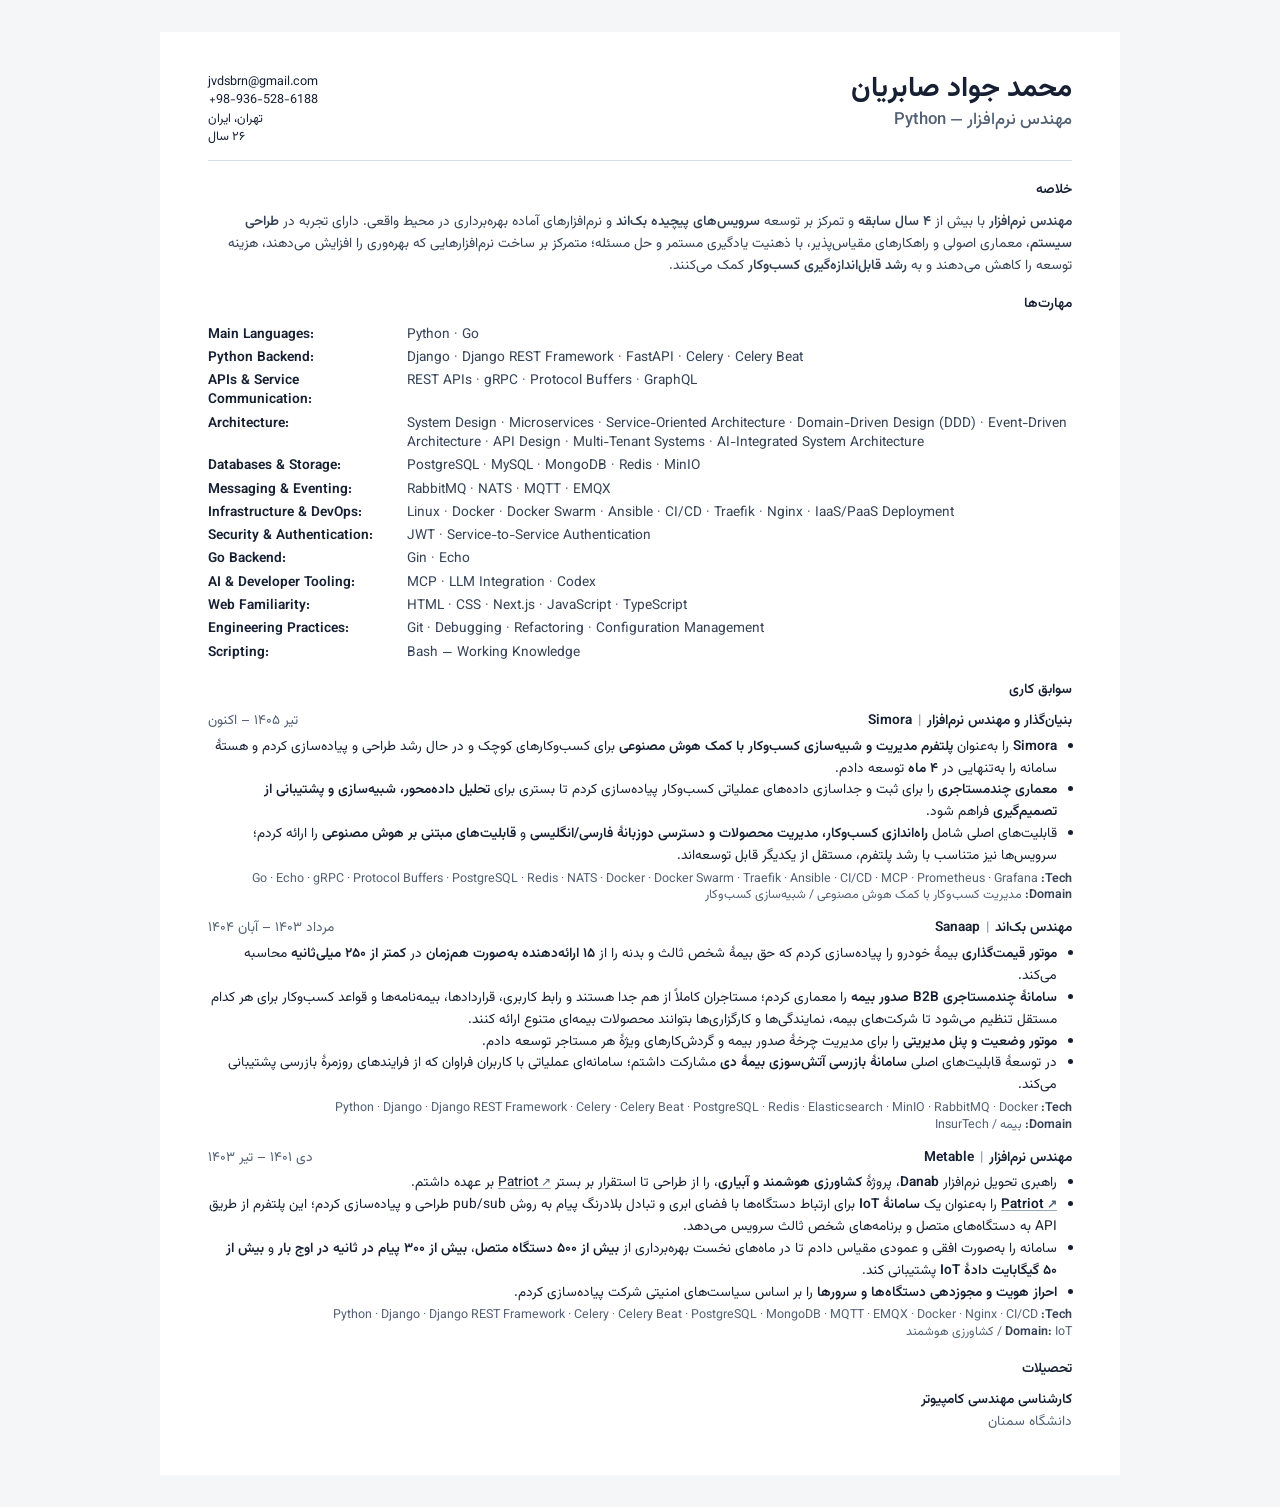
==== docs/resume-python-fa.html @ d28bfbec "first commit" ====
<!doctype html>
<html lang="fa" dir="rtl">
<head>
  <meta charset="utf-8">
  <meta name="viewport" content="width=device-width, initial-scale=1">
  <title>مهندس نرم‌افزار — Python</title>
  <link rel="stylesheet" href="../../styles/base.css">
  <link rel="stylesheet" href="../../styles/resume.css">
  <link rel="stylesheet" href="../../styles/fa.css">
  <link rel="stylesheet" href="../../styles/print.css">
</head>
<body>
  <main class="resume">
    <header class="resume-header">
  <div class="resume-header__identity">
    <h1 class="name">محمد جواد صابریان</h1>
    <p class="role">مهندس نرم‌افزار — Python</p>
  </div>
  <address class="resume-header__contact">
    <a href="mailto:jvdsbrn@gmail.com" dir="ltr">jvdsbrn@gmail.com</a>
    <a href="tel:+98-936-528-6188" dir="ltr">+98-936-528-6188</a>
    <span>تهران، ایران</span>
    <span>۲۶ سال</span>
  </address>
</header>
    <section class="summary" aria-labelledby="summary-heading">
  <h2 id="summary-heading">خلاصه</h2>
  <p><strong>مهندس نرم‌افزار</strong> با بیش از <strong>۴ سال سابقه</strong> و تمرکز بر توسعه <strong>سرویس‌های پیچیده بک‌اند</strong> و نرم‌افزارهای آماده بهره‌برداری در محیط واقعی. دارای تجربه در <strong>طراحی سیستم</strong>، معماری اصولی و راهکارهای مقیاس‌پذیر، با ذهنیت یادگیری مستمر و حل مسئله؛ متمرکز بر ساخت نرم‌افزارهایی که بهره‌وری را افزایش می‌دهند، هزینه توسعه را کاهش می‌دهند و به <strong>رشد قابل‌اندازه‌گیری کسب‌وکار</strong> کمک می‌کنند.</p>
</section>
    <section class="skills" aria-labelledby="skills-heading">
  <h2 id="skills-heading">مهارت‌ها</h2>
  <dl class="skills-list">
    
    <div class="skill-row" dir="ltr">
      <dt>Main Languages</dt>
      <dd><bdi dir="ltr">Python · Go</bdi></dd>
    </div>
    
    <div class="skill-row" dir="ltr">
      <dt>Python Backend</dt>
      <dd><bdi dir="ltr">Django · Django REST Framework · FastAPI · Celery · Celery Beat</bdi></dd>
    </div>
    
    <div class="skill-row" dir="ltr">
      <dt>APIs &amp; Service Communication</dt>
      <dd><bdi dir="ltr">REST APIs · gRPC · Protocol Buffers · GraphQL</bdi></dd>
    </div>
    
    <div class="skill-row" dir="ltr">
      <dt>Architecture</dt>
      <dd><bdi dir="ltr">System Design · Microservices · Service-Oriented Architecture · Domain-Driven Design (DDD) · Event-Driven Architecture · API Design · Multi-Tenant Systems · AI-Integrated System Architecture</bdi></dd>
    </div>
    
    <div class="skill-row" dir="ltr">
      <dt>Databases &amp; Storage</dt>
      <dd><bdi dir="ltr">PostgreSQL · MySQL · MongoDB · Redis · MinIO</bdi></dd>
    </div>
    
    <div class="skill-row" dir="ltr">
      <dt>Messaging &amp; Eventing</dt>
      <dd><bdi dir="ltr">RabbitMQ · NATS · MQTT · EMQX</bdi></dd>
    </div>
    
    <div class="skill-row" dir="ltr">
      <dt>Infrastructure &amp; DevOps</dt>
      <dd><bdi dir="ltr">Linux · Docker · Docker Swarm · Ansible · CI/CD · Traefik · Nginx · IaaS/PaaS Deployment</bdi></dd>
    </div>
    
    <div class="skill-row" dir="ltr">
      <dt>Security &amp; Authentication</dt>
      <dd><bdi dir="ltr">JWT · Service-to-Service Authentication</bdi></dd>
    </div>
    
    <div class="skill-row" dir="ltr">
      <dt>Go Backend</dt>
      <dd><bdi dir="ltr">Gin · Echo</bdi></dd>
    </div>
    
    <div class="skill-row" dir="ltr">
      <dt>AI &amp; Developer Tooling</dt>
      <dd><bdi dir="ltr">MCP · LLM Integration · Codex</bdi></dd>
    </div>
    
    <div class="skill-row" dir="ltr">
      <dt>Web Familiarity</dt>
      <dd><bdi dir="ltr">HTML · CSS · Next.js · JavaScript · TypeScript</bdi></dd>
    </div>
    
    <div class="skill-row" dir="ltr">
      <dt>Engineering Practices</dt>
      <dd><bdi dir="ltr">Git · Debugging · Refactoring · Configuration Management</bdi></dd>
    </div>
    
    <div class="skill-row" dir="ltr">
      <dt>Scripting</dt>
      <dd><bdi dir="ltr">Bash — Working Knowledge</bdi></dd>
    </div>
    
  </dl>
</section>
    
<section class="experience" aria-labelledby="experience-heading">
  <h2 id="experience-heading">سوابق کاری</h2>
  
  <article class="experience-item">
    <header class="experience-item__heading">
      <h3>بنیان‌گذار و مهندس نرم‌افزار <span class="experience-item__separator">|</span> Simora</h3>
      <time>تیر ۱۴۰۵ – اکنون</time>
    </header>
    <ul><li><strong>Simora</strong> را به‌عنوان <strong>پلتفرم مدیریت و شبیه‌سازی کسب‌وکار با کمک هوش مصنوعی</strong> برای کسب‌وکارهای کوچک و در حال رشد طراحی و پیاده‌سازی کردم و هستهٔ سامانه را به‌تنهایی در <strong>۴ ماه</strong> توسعه دادم.</li><li><strong>معماری چندمستاجری</strong> را برای ثبت و جداسازی داده‌های عملیاتی کسب‌وکار پیاده‌سازی کردم تا بستری برای <strong>تحلیل داده‌محور، شبیه‌سازی و پشتیبانی از تصمیم‌گیری</strong> فراهم شود.</li><li>قابلیت‌های اصلی شامل <strong>راه‌اندازی کسب‌وکار، مدیریت محصولات و دسترسی دوزبانهٔ فارسی/انگلیسی</strong> و <strong>قابلیت‌های مبتنی بر هوش مصنوعی</strong> را ارائه کردم؛ سرویس‌ها نیز متناسب با رشد پلتفرم، مستقل از یکدیگر قابل توسعه‌اند.</li></ul>
    <p class="experience-item__meta"><span class="experience-item__label">Tech:</span> <bdi dir="ltr">Go · Echo · gRPC · Protocol Buffers · PostgreSQL · Redis · NATS · Docker · Docker Swarm · Traefik · Ansible · CI/CD · MCP · Prometheus · Grafana</bdi></p>
    <p class="experience-item__meta"><span class="experience-item__label">Domain:</span> مدیریت کسب‌وکار با کمک هوش مصنوعی / شبیه‌سازی کسب‌وکار</p>
  </article>
  
  <article class="experience-item">
    <header class="experience-item__heading">
      <h3>مهندس بک‌اند <span class="experience-item__separator">|</span> Sanaap</h3>
      <time>مرداد ۱۴۰۳ – آبان ۱۴۰۴</time>
    </header>
    <ul><li><strong>موتور قیمت‌گذاری</strong> بیمهٔ خودرو را پیاده‌سازی کردم که حق بیمهٔ شخص ثالث و بدنه را از <strong>۱۵ ارائه‌دهنده به‌صورت هم‌زمان</strong> در <strong>کمتر از ۲۵۰ میلی‌ثانیه</strong> محاسبه می‌کند.</li><li><strong>سامانهٔ چندمستاجری B2B صدور بیمه</strong> را معماری کردم؛ مستاجران کاملاً از هم جدا هستند و رابط کاربری، قراردادها، بیمه‌نامه‌ها و قواعد کسب‌وکار برای هر کدام مستقل تنظیم می‌شود تا شرکت‌های بیمه، نمایندگی‌ها و کارگزاری‌ها بتوانند محصولات بیمه‌ای متنوع ارائه کنند.</li><li><strong>موتور وضعیت و پنل مدیریتی</strong> را برای مدیریت چرخهٔ صدور بیمه و گردش‌کارهای ویژهٔ هر مستاجر توسعه دادم.</li><li>در توسعهٔ قابلیت‌های اصلی <strong>سامانهٔ بازرسی آتش‌سوزی بیمهٔ دی</strong> مشارکت داشتم؛ سامانه‌ای عملیاتی با کاربران فراوان که از فرایندهای روزمرهٔ بازرسی پشتیبانی می‌کند.</li></ul>
    <p class="experience-item__meta"><span class="experience-item__label">Tech:</span> <bdi dir="ltr">Python · Django · Django REST Framework · Celery · Celery Beat · PostgreSQL · Redis · Elasticsearch · MinIO · RabbitMQ · Docker</bdi></p>
    <p class="experience-item__meta"><span class="experience-item__label">Domain:</span> بیمه / InsurTech</p>
  </article>
  
  <article class="experience-item">
    <header class="experience-item__heading">
      <h3>مهندس نرم‌افزار <span class="experience-item__separator">|</span> Metable</h3>
      <time>دی ۱۴۰۱ – تیر ۱۴۰۳</time>
    </header>
    <ul><li>راهبری تحویل نرم‌افزار <strong>Danab</strong>، پروژهٔ <strong>کشاورزی هوشمند و آبیاری</strong>، را از طراحی تا استقرار بر بستر <a class="project-link" href="https://patriiot.metable.ir/" target="_blank" rel="noopener noreferrer" dir="ltr">Patriot<span class="project-link__icon" aria-hidden="true"> ↗</span></a> بر عهده داشتم.</li><li><strong><a class="project-link" href="https://patriiot.metable.ir/" target="_blank" rel="noopener noreferrer" dir="ltr">Patriot<span class="project-link__icon" aria-hidden="true"> ↗</span></a></strong> را به‌عنوان یک <strong>سامانهٔ IoT</strong> برای ارتباط دستگاه‌ها با فضای ابری و تبادل بلادرنگ پیام به روش pub/sub طراحی و پیاده‌سازی کردم؛ این پلتفرم از طریق API به دستگاه‌های متصل و برنامه‌های شخص ثالث سرویس می‌دهد.</li><li>سامانه را به‌صورت افقی و عمودی مقیاس دادم تا در ماه‌های نخست بهره‌برداری از <strong>بیش از ۵۰۰ دستگاه متصل</strong>، <strong>بیش از ۳۰۰ پیام در ثانیه در اوج بار</strong> و <strong>بیش از ۵۰ گیگابایت دادهٔ IoT</strong> پشتیبانی کند.</li><li><strong>احراز هویت و مجوزدهی دستگاه‌ها و سرورها</strong> را بر اساس سیاست‌های امنیتی شرکت پیاده‌سازی کردم.</li></ul>
    <p class="experience-item__meta"><span class="experience-item__label">Tech:</span> <bdi dir="ltr">Python · Django · Django REST Framework · Celery · Celery Beat · PostgreSQL · MongoDB · MQTT · EMQX · Docker · Nginx · CI/CD</bdi></p>
    <p class="experience-item__meta"><span class="experience-item__label">Domain:</span> IoT / کشاورزی هوشمند</p>
  </article>
  
</section>

    
<section class="education" aria-labelledby="education-heading">
  <h2 id="education-heading">تحصیلات</h2>
  <article class="education-item">
    <h3>کارشناسی مهندسی کامپیوتر</h3>
    <p>دانشگاه سمنان</p>
  </article>
</section>

  </main>
</body>
</html>
---- styles/base.css ----
:root {
  color: #172033;
  background: #f4f6f8;
}

* {
  box-sizing: border-box;
}

body {
  margin: 0;
  font-weight: 400;
}
---- styles/resume.css ----
.resume {
  width: calc(100% - 48px);
  max-width: 960px;
  margin: 32px auto;
  padding: 42px 48px;
  background: #ffffff;
}

.resume-header {
  display: grid;
  grid-template-columns: minmax(0, 1fr) auto;
  align-items: start;
  gap: 4mm;
  border-bottom: 1px solid #d8dee8;
  margin-bottom: 5mm;
  padding-bottom: 3.5mm;
}

.resume-header__identity {
  min-width: 0;
}

.resume-header__contact {
  display: flex;
  flex-direction: column;
  gap: 0.4mm;
  font-size: 0.92em;
  font-style: normal;
  line-height: 1.35;
  text-align: end;
}

.resume-header__contact a {
  color: inherit;
  text-decoration: none;
}

.resume-header__contact a:hover {
  text-decoration: underline;
}

.name {
  margin: 0 0 1.5mm;
  color: #172033;
  font-size: 21pt;
  font-weight: 700;
  line-height: 1.1;
}

.role {
  margin: 0;
  color: #536174;
  font-size: 12.5pt;
  font-weight: 500;
  line-height: 1.3;
}

h1,
h2,
p {
  margin-top: 0;
}

h1 {
  margin-bottom: 0;
  font-size: 1.7em;
  font-weight: 600;
}

h2 {
  margin-bottom: 2.5mm;
  font-size: 10.25pt;
  font-weight: 600;
  text-transform: uppercase;
  letter-spacing: 0.035em;
}

.summary p {
  margin-bottom: 0;
  color: #354256;
}

strong {
  font-weight: 600;
}

.skills {
  margin-top: 4.5mm;
}

.skills-list {
  margin: 0;
}

.skill-row {
  display: grid;
  grid-template-columns: minmax(150px, 190px) minmax(0, 1fr);
  align-items: baseline;
  column-gap: 2.5mm;
  margin-bottom: 1.1mm;
  line-height: 1.4;
  text-align: left;
}

.skill-row dt {
  flex: 0 0 auto;
  font-weight: 600;
}

.skill-row dt::after {
  content: ":";
}

.skill-row dd {
  margin: 0;
  color: #354256;
}

.skill-row--secondary {
  margin-top: 1mm;
  color: #536174;
  font-size: 0.92em;
}

.experience,
.education {
  margin-top: 4.5mm;
}

.experience-item,
.education-item {
  break-inside: avoid;
}

.experience-item + .experience-item {
  margin-top: 3.5mm;
}

.experience-item__heading,
.education-item header {
  display: flex;
  justify-content: space-between;
  flex-wrap: wrap;
  gap: 5mm;
}

.experience-item h3,
.education-item h3 {
  margin: 0;
  font-size: inherit;
  font-weight: 600;
}

.experience-item time,
.education-item time {
  flex: 0 0 auto;
  color: #536174;
}

.experience-item__separator {
  color: #8b96a5;
  padding-inline: 0.5mm;
}

.education-item p,
.experience-item__meta {
  margin: 0;
  color: #536174;
}

.experience-item ul {
  margin: 1mm 0;
  padding-inline-start: 4mm;
}

.experience-item__meta {
  font-size: 0.91em;
  line-height: 1.35;
  overflow-wrap: anywhere;
}

.experience-item__label {
  color: #354256;
  font-weight: 600;
}

.experience-item__meta bdi {
  unicode-bidi: isolate;
}

.project-link {
  color: inherit;
  text-decoration: underline;
  text-decoration-color: #9aa7b6;
  text-underline-offset: 0.12em;
}

.project-link__icon {
  color: #536174;
  font-size: 0.85em;
}

a:focus-visible {
  outline: 2px solid #536174;
  outline-offset: 2px;
}

@media (max-width: 768px) {
  .resume {
    width: 100%;
    max-width: none;
    margin: 0;
    padding: 28px 24px;
  }

  .skill-row {
    grid-template-columns: 1fr;
    row-gap: 1.5mm;
    margin-bottom: 3mm;
  }

  .experience-item__heading,
  .education-item header {
    gap: 3mm;
  }

  .resume-header {
    grid-template-columns: 1fr;
  }

  .resume-header__contact {
    text-align: start;
  }
}

@media (max-width: 480px) {
  .resume {
    padding: 16px;
  }

  .resume-header {
    margin-bottom: 4mm;
  }

  .resume {
    overflow-wrap: anywhere;
  }
}
---- styles/fa.css ----
@font-face {
  font-family: "Vazirmatn";
  src: url("../assets/fonts/vazirmatn/Vazirmatn%5Bwght%5D.ttf") format("truetype");
  font-style: normal;
  font-weight: 400 700;
  font-display: block;
}

html[lang="fa"] {
  font-family: "Vazirmatn", Tahoma, sans-serif;
  font-size: 10.25pt;
  line-height: 1.6;
}

html[dir="rtl"] .resume {
  text-align: right;
}

html[dir="rtl"] h2 {
  letter-spacing: 0;
}
---- styles/print.css ----
@page {
  size: 210mm 305mm;
  margin: 9mm 10mm;
}

@media print {
  :root {
    background: #ffffff;
  }

  .resume {
    width: 190mm;
    max-width: none;
    min-height: 287mm;
    margin: 0;
    padding: 0;
  }

  .skill-row {
    display: flex;
    align-items: baseline;
  }

  .skill-row dt {
    flex: 0 0 31mm;
    margin-right: 2.5mm;
  }

  .skill-row dd {
    flex: 1 1 auto;
  }
}
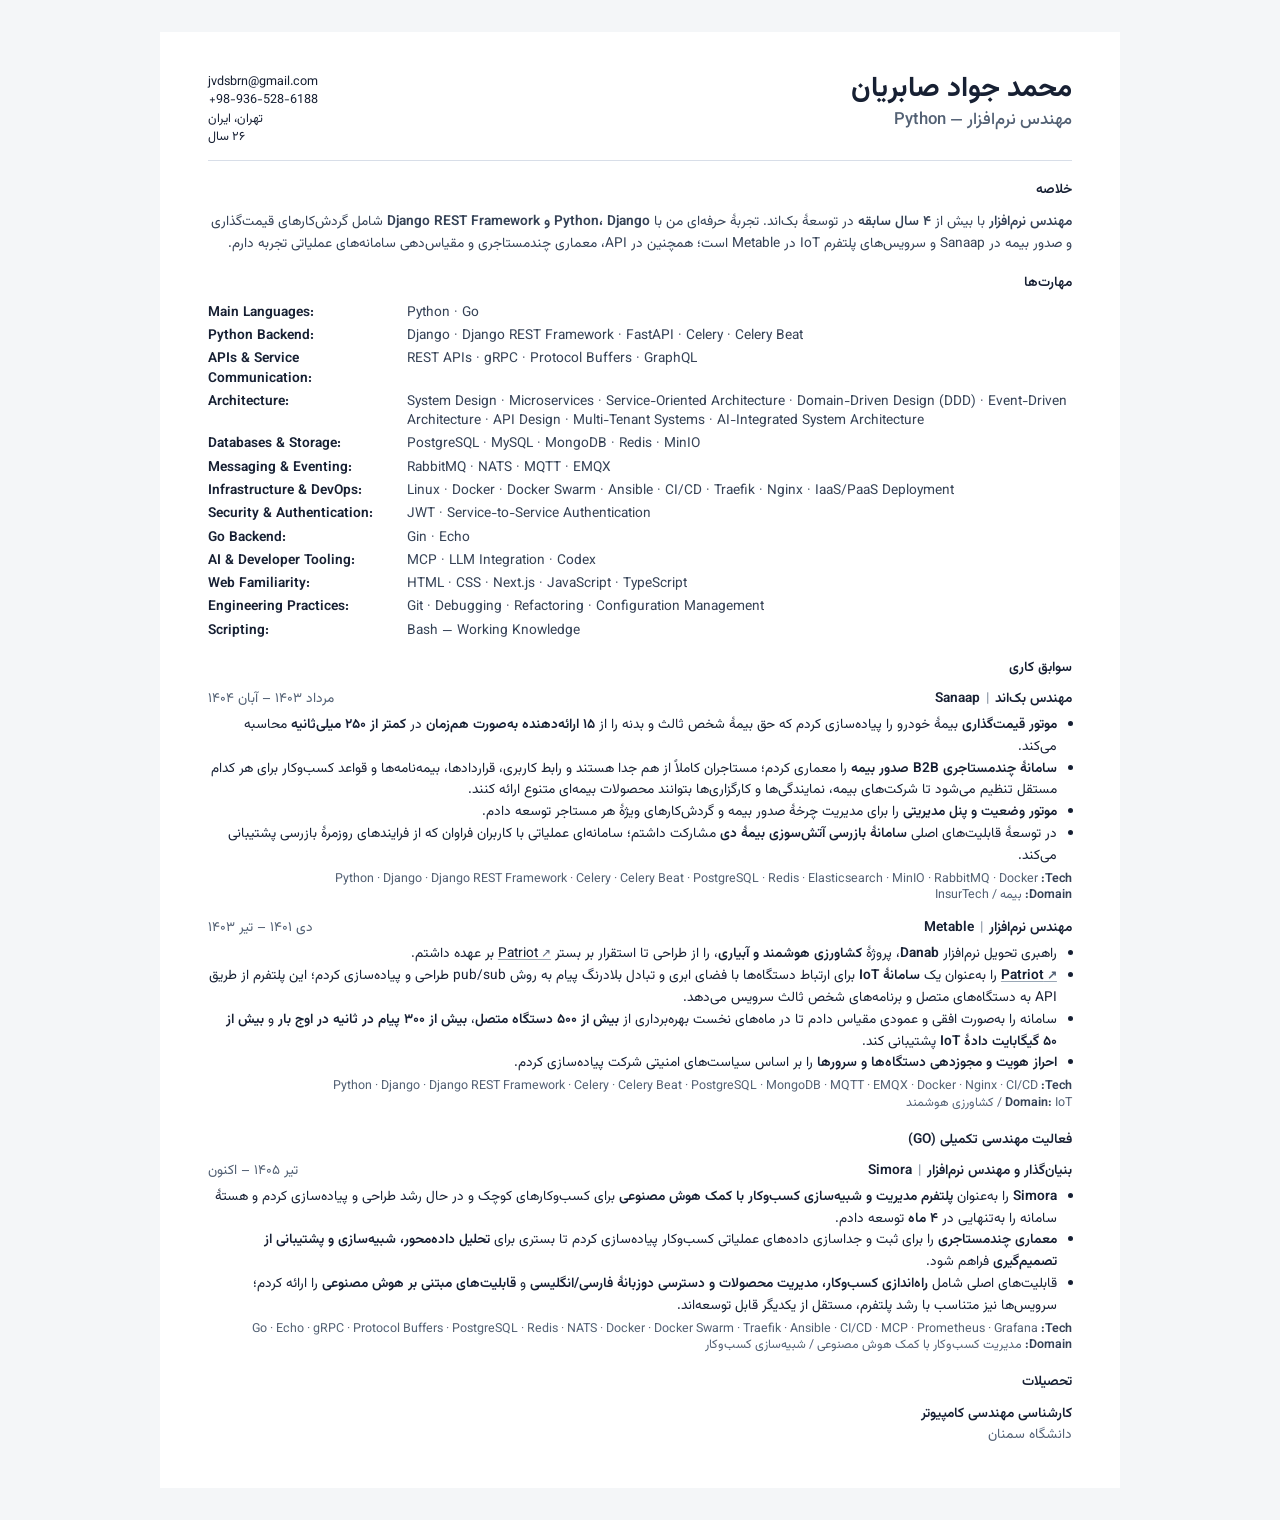
==== commit 0053926f: "fix py resume" ====
--- a/docs/resume-python-fa.html
+++ b/docs/resume-python-fa.html
@@ -25,83 +25,112 @@
 </header>
     <section class="summary" aria-labelledby="summary-heading">
   <h2 id="summary-heading">خلاصه</h2>
-  <p><strong>مهندس نرم‌افزار</strong> با بیش از <strong>۴ سال سابقه</strong> و تمرکز بر توسعه <strong>سرویس‌های پیچیده بک‌اند</strong> و نرم‌افزارهای آماده بهره‌برداری در محیط واقعی. دارای تجربه در <strong>طراحی سیستم</strong>، معماری اصولی و راهکارهای مقیاس‌پذیر، با ذهنیت یادگیری مستمر و حل مسئله؛ متمرکز بر ساخت نرم‌افزارهایی که بهره‌وری را افزایش می‌دهند، هزینه توسعه را کاهش می‌دهند و به <strong>رشد قابل‌اندازه‌گیری کسب‌وکار</strong> کمک می‌کنند.</p>
+  <p><strong>مهندس نرم‌افزار</strong> با بیش از <strong>۴ سال سابقه</strong> در توسعهٔ بک‌اند. تجربهٔ حرفه‌ای من با <strong>Python، Django و Django REST Framework</strong> شامل گردش‌کارهای قیمت‌گذاری و صدور بیمه در Sanaap و سرویس‌های پلتفرم IoT در Metable است؛ همچنین در API، معماری چندمستاجری و مقیاس‌دهی سامانه‌های عملیاتی تجربه دارم.</p>
 </section>
     <section class="skills" aria-labelledby="skills-heading">
   <h2 id="skills-heading">مهارت‌ها</h2>
   <dl class="skills-list">
-    
+
     <div class="skill-row" dir="ltr">
       <dt>Main Languages</dt>
       <dd><bdi dir="ltr">Python · Go</bdi></dd>
     </div>
-    
+
     <div class="skill-row" dir="ltr">
       <dt>Python Backend</dt>
       <dd><bdi dir="ltr">Django · Django REST Framework · FastAPI · Celery · Celery Beat</bdi></dd>
     </div>
-    
+
     <div class="skill-row" dir="ltr">
       <dt>APIs &amp; Service Communication</dt>
       <dd><bdi dir="ltr">REST APIs · gRPC · Protocol Buffers · GraphQL</bdi></dd>
     </div>
-    
+
     <div class="skill-row" dir="ltr">
       <dt>Architecture</dt>
       <dd><bdi dir="ltr">System Design · Microservices · Service-Oriented Architecture · Domain-Driven Design (DDD) · Event-Driven Architecture · API Design · Multi-Tenant Systems · AI-Integrated System Architecture</bdi></dd>
     </div>
-    
+
     <div class="skill-row" dir="ltr">
       <dt>Databases &amp; Storage</dt>
       <dd><bdi dir="ltr">PostgreSQL · MySQL · MongoDB · Redis · MinIO</bdi></dd>
     </div>
-    
+
     <div class="skill-row" dir="ltr">
       <dt>Messaging &amp; Eventing</dt>
       <dd><bdi dir="ltr">RabbitMQ · NATS · MQTT · EMQX</bdi></dd>
     </div>
-    
+
     <div class="skill-row" dir="ltr">
       <dt>Infrastructure &amp; DevOps</dt>
       <dd><bdi dir="ltr">Linux · Docker · Docker Swarm · Ansible · CI/CD · Traefik · Nginx · IaaS/PaaS Deployment</bdi></dd>
     </div>
-    
+
     <div class="skill-row" dir="ltr">
       <dt>Security &amp; Authentication</dt>
       <dd><bdi dir="ltr">JWT · Service-to-Service Authentication</bdi></dd>
     </div>
-    
+
     <div class="skill-row" dir="ltr">
       <dt>Go Backend</dt>
       <dd><bdi dir="ltr">Gin · Echo</bdi></dd>
     </div>
-    
+
     <div class="skill-row" dir="ltr">
       <dt>AI &amp; Developer Tooling</dt>
       <dd><bdi dir="ltr">MCP · LLM Integration · Codex</bdi></dd>
     </div>
-    
+
     <div class="skill-row" dir="ltr">
       <dt>Web Familiarity</dt>
       <dd><bdi dir="ltr">HTML · CSS · Next.js · JavaScript · TypeScript</bdi></dd>
     </div>
-    
+
     <div class="skill-row" dir="ltr">
       <dt>Engineering Practices</dt>
       <dd><bdi dir="ltr">Git · Debugging · Refactoring · Configuration Management</bdi></dd>
     </div>
-    
+
     <div class="skill-row" dir="ltr">
       <dt>Scripting</dt>
       <dd><bdi dir="ltr">Bash — Working Knowledge</bdi></dd>
     </div>
-    
+
   </dl>
 </section>
-    
+
 <section class="experience" aria-labelledby="experience-heading">
   <h2 id="experience-heading">سوابق کاری</h2>
-  
+
+  <article class="experience-item">
+    <header class="experience-item__heading">
+      <h3>مهندس بک‌اند <span class="experience-item__separator">|</span> Sanaap</h3>
+      <time>مرداد ۱۴۰۳ – آبان ۱۴۰۴</time>
+    </header>
+    <ul><li><strong>موتور قیمت‌گذاری</strong> بیمهٔ خودرو را پیاده‌سازی کردم که حق بیمهٔ شخص ثالث و بدنه را از <strong>۱۵ ارائه‌دهنده به‌صورت هم‌زمان</strong> در <strong>کمتر از ۲۵۰ میلی‌ثانیه</strong> محاسبه می‌کند.</li><li><strong>سامانهٔ چندمستاجری B2B صدور بیمه</strong> را معماری کردم؛ مستاجران کاملاً از هم جدا هستند و رابط کاربری، قراردادها، بیمه‌نامه‌ها و قواعد کسب‌وکار برای هر کدام مستقل تنظیم می‌شود تا شرکت‌های بیمه، نمایندگی‌ها و کارگزاری‌ها بتوانند محصولات بیمه‌ای متنوع ارائه کنند.</li><li><strong>موتور وضعیت و پنل مدیریتی</strong> را برای مدیریت چرخهٔ صدور بیمه و گردش‌کارهای ویژهٔ هر مستاجر توسعه دادم.</li><li>در توسعهٔ قابلیت‌های اصلی <strong>سامانهٔ بازرسی آتش‌سوزی بیمهٔ دی</strong> مشارکت داشتم؛ سامانه‌ای عملیاتی با کاربران فراوان که از فرایندهای روزمرهٔ بازرسی پشتیبانی می‌کند.</li></ul>
+    <p class="experience-item__meta"><span class="experience-item__label">Tech:</span> <bdi dir="ltr">Python · Django · Django REST Framework · Celery · Celery Beat · PostgreSQL · Redis · Elasticsearch · MinIO · RabbitMQ · Docker</bdi></p>
+    <p class="experience-item__meta"><span class="experience-item__label">Domain:</span> بیمه / InsurTech</p>
+  </article>
+
+  <article class="experience-item">
+    <header class="experience-item__heading">
+      <h3>مهندس نرم‌افزار <span class="experience-item__separator">|</span> Metable</h3>
+      <time>دی ۱۴۰۱ – تیر ۱۴۰۳</time>
+    </header>
+    <ul><li>راهبری تحویل نرم‌افزار <strong>Danab</strong>، پروژهٔ <strong>کشاورزی هوشمند و آبیاری</strong>، را از طراحی تا استقرار بر بستر <a class="project-link" href="https://patriiot.metable.ir/" target="_blank" rel="noopener noreferrer" dir="ltr">Patriot<span class="project-link__icon" aria-hidden="true"> ↗</span></a> بر عهده داشتم.</li><li><strong><a class="project-link" href="https://patriiot.metable.ir/" target="_blank" rel="noopener noreferrer" dir="ltr">Patriot<span class="project-link__icon" aria-hidden="true"> ↗</span></a></strong> را به‌عنوان یک <strong>سامانهٔ IoT</strong> برای ارتباط دستگاه‌ها با فضای ابری و تبادل بلادرنگ پیام به روش pub/sub طراحی و پیاده‌سازی کردم؛ این پلتفرم از طریق API به دستگاه‌های متصل و برنامه‌های شخص ثالث سرویس می‌دهد.</li><li>سامانه را به‌صورت افقی و عمودی مقیاس دادم تا در ماه‌های نخست بهره‌برداری از <strong>بیش از ۵۰۰ دستگاه متصل</strong>، <strong>بیش از ۳۰۰ پیام در ثانیه در اوج بار</strong> و <strong>بیش از ۵۰ گیگابایت دادهٔ IoT</strong> پشتیبانی کند.</li><li><strong>احراز هویت و مجوزدهی دستگاه‌ها و سرورها</strong> را بر اساس سیاست‌های امنیتی شرکت پیاده‌سازی کردم.</li></ul>
+    <p class="experience-item__meta"><span class="experience-item__label">Tech:</span> <bdi dir="ltr">Python · Django · Django REST Framework · Celery · Celery Beat · PostgreSQL · MongoDB · MQTT · EMQX · Docker · Nginx · CI/CD</bdi></p>
+    <p class="experience-item__meta"><span class="experience-item__label">Domain:</span> IoT / کشاورزی هوشمند</p>
+  </article>
+
+</section>
+
+
+
+
+
+<section class="experience" aria-labelledby="secondary-experience-heading">
+  <h2 id="secondary-experience-heading">فعالیت مهندسی تکمیلی (Go)</h2>
+
   <article class="experience-item">
     <header class="experience-item__heading">
       <h3>بنیان‌گذار و مهندس نرم‌افزار <span class="experience-item__separator">|</span> Simora</h3>
@@ -111,30 +140,11 @@
     <p class="experience-item__meta"><span class="experience-item__label">Tech:</span> <bdi dir="ltr">Go · Echo · gRPC · Protocol Buffers · PostgreSQL · Redis · NATS · Docker · Docker Swarm · Traefik · Ansible · CI/CD · MCP · Prometheus · Grafana</bdi></p>
     <p class="experience-item__meta"><span class="experience-item__label">Domain:</span> مدیریت کسب‌وکار با کمک هوش مصنوعی / شبیه‌سازی کسب‌وکار</p>
   </article>
-  
-  <article class="experience-item">
-    <header class="experience-item__heading">
-      <h3>مهندس بک‌اند <span class="experience-item__separator">|</span> Sanaap</h3>
-      <time>مرداد ۱۴۰۳ – آبان ۱۴۰۴</time>
-    </header>
-    <ul><li><strong>موتور قیمت‌گذاری</strong> بیمهٔ خودرو را پیاده‌سازی کردم که حق بیمهٔ شخص ثالث و بدنه را از <strong>۱۵ ارائه‌دهنده به‌صورت هم‌زمان</strong> در <strong>کمتر از ۲۵۰ میلی‌ثانیه</strong> محاسبه می‌کند.</li><li><strong>سامانهٔ چندمستاجری B2B صدور بیمه</strong> را معماری کردم؛ مستاجران کاملاً از هم جدا هستند و رابط کاربری، قراردادها، بیمه‌نامه‌ها و قواعد کسب‌وکار برای هر کدام مستقل تنظیم می‌شود تا شرکت‌های بیمه، نمایندگی‌ها و کارگزاری‌ها بتوانند محصولات بیمه‌ای متنوع ارائه کنند.</li><li><strong>موتور وضعیت و پنل مدیریتی</strong> را برای مدیریت چرخهٔ صدور بیمه و گردش‌کارهای ویژهٔ هر مستاجر توسعه دادم.</li><li>در توسعهٔ قابلیت‌های اصلی <strong>سامانهٔ بازرسی آتش‌سوزی بیمهٔ دی</strong> مشارکت داشتم؛ سامانه‌ای عملیاتی با کاربران فراوان که از فرایندهای روزمرهٔ بازرسی پشتیبانی می‌کند.</li></ul>
-    <p class="experience-item__meta"><span class="experience-item__label">Tech:</span> <bdi dir="ltr">Python · Django · Django REST Framework · Celery · Celery Beat · PostgreSQL · Redis · Elasticsearch · MinIO · RabbitMQ · Docker</bdi></p>
-    <p class="experience-item__meta"><span class="experience-item__label">Domain:</span> بیمه / InsurTech</p>
-  </article>
-  
-  <article class="experience-item">
-    <header class="experience-item__heading">
-      <h3>مهندس نرم‌افزار <span class="experience-item__separator">|</span> Metable</h3>
-      <time>دی ۱۴۰۱ – تیر ۱۴۰۳</time>
-    </header>
-    <ul><li>راهبری تحویل نرم‌افزار <strong>Danab</strong>، پروژهٔ <strong>کشاورزی هوشمند و آبیاری</strong>، را از طراحی تا استقرار بر بستر <a class="project-link" href="https://patriiot.metable.ir/" target="_blank" rel="noopener noreferrer" dir="ltr">Patriot<span class="project-link__icon" aria-hidden="true"> ↗</span></a> بر عهده داشتم.</li><li><strong><a class="project-link" href="https://patriiot.metable.ir/" target="_blank" rel="noopener noreferrer" dir="ltr">Patriot<span class="project-link__icon" aria-hidden="true"> ↗</span></a></strong> را به‌عنوان یک <strong>سامانهٔ IoT</strong> برای ارتباط دستگاه‌ها با فضای ابری و تبادل بلادرنگ پیام به روش pub/sub طراحی و پیاده‌سازی کردم؛ این پلتفرم از طریق API به دستگاه‌های متصل و برنامه‌های شخص ثالث سرویس می‌دهد.</li><li>سامانه را به‌صورت افقی و عمودی مقیاس دادم تا در ماه‌های نخست بهره‌برداری از <strong>بیش از ۵۰۰ دستگاه متصل</strong>، <strong>بیش از ۳۰۰ پیام در ثانیه در اوج بار</strong> و <strong>بیش از ۵۰ گیگابایت دادهٔ IoT</strong> پشتیبانی کند.</li><li><strong>احراز هویت و مجوزدهی دستگاه‌ها و سرورها</strong> را بر اساس سیاست‌های امنیتی شرکت پیاده‌سازی کردم.</li></ul>
-    <p class="experience-item__meta"><span class="experience-item__label">Tech:</span> <bdi dir="ltr">Python · Django · Django REST Framework · Celery · Celery Beat · PostgreSQL · MongoDB · MQTT · EMQX · Docker · Nginx · CI/CD</bdi></p>
-    <p class="experience-item__meta"><span class="experience-item__label">Domain:</span> IoT / کشاورزی هوشمند</p>
-  </article>
-  
+
 </section>
 
-    
+
+
 <section class="education" aria-labelledby="education-heading">
   <h2 id="education-heading">تحصیلات</h2>
   <article class="education-item">
